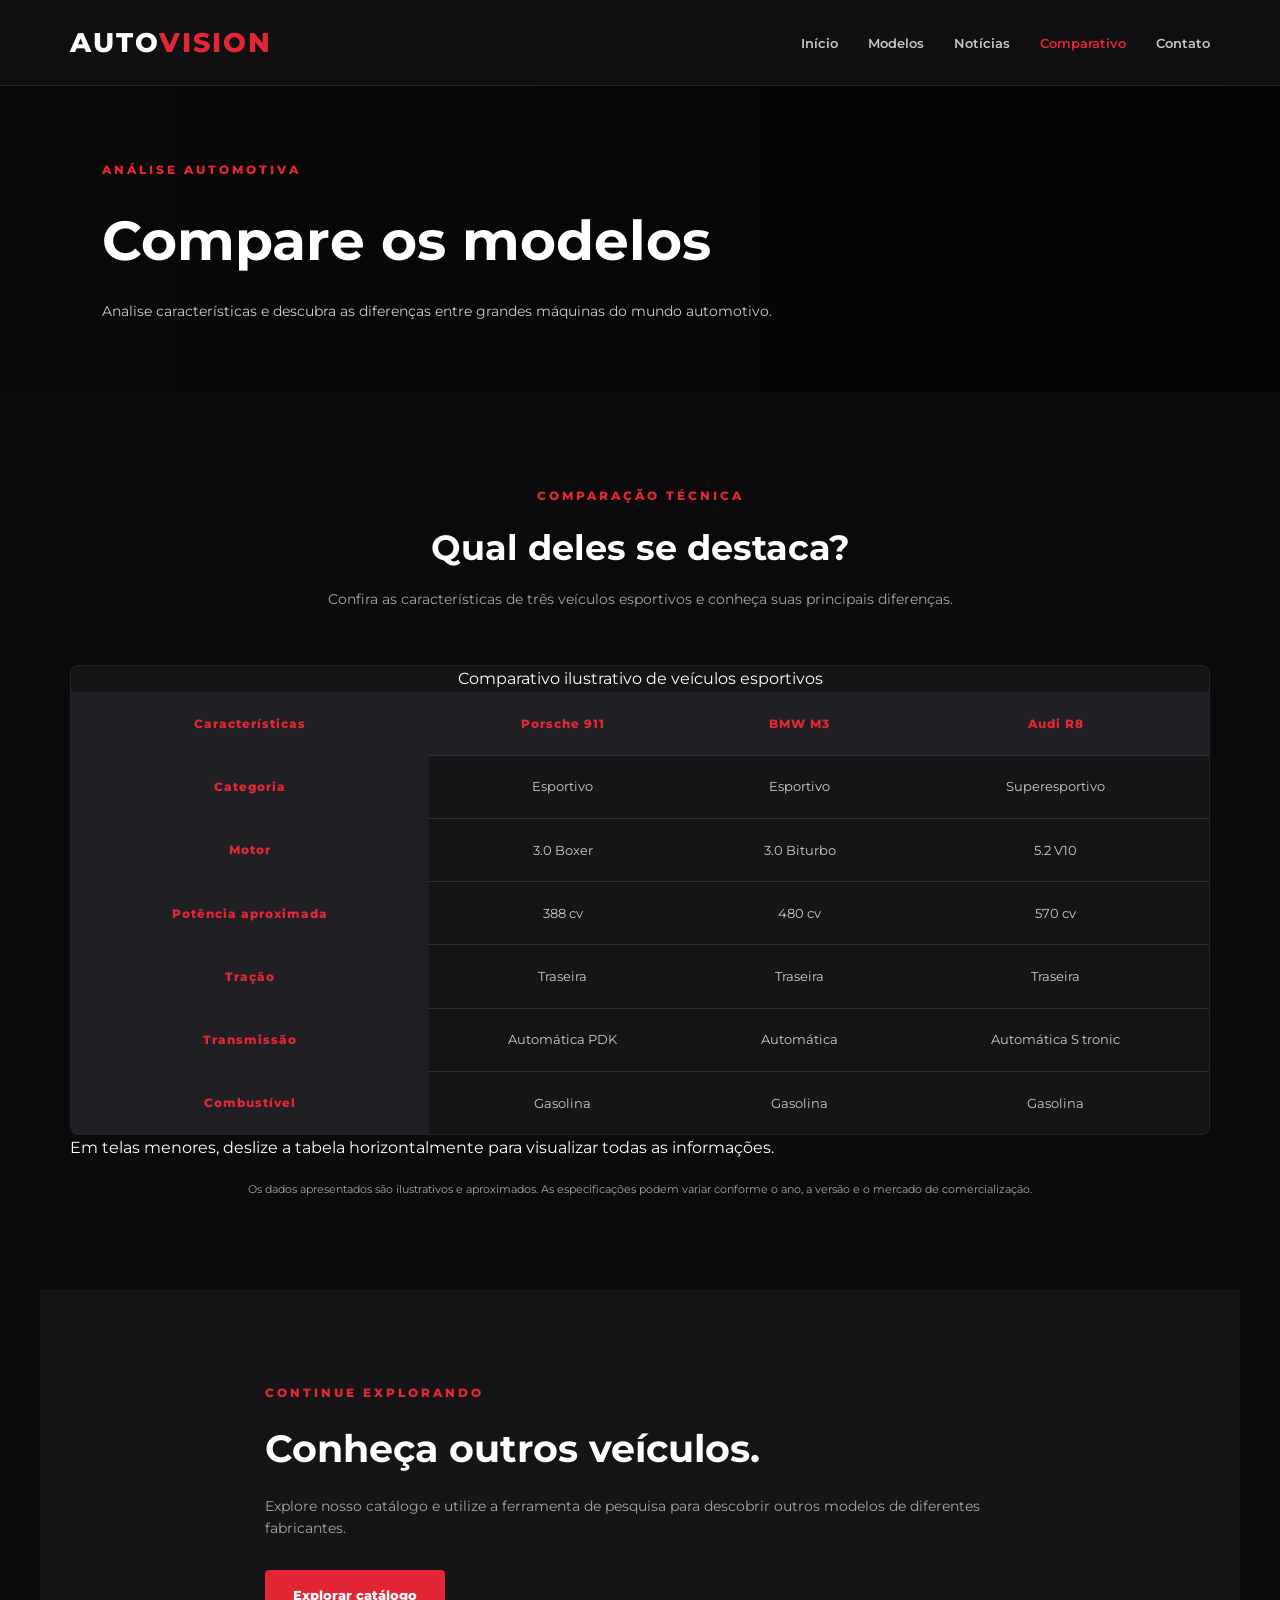
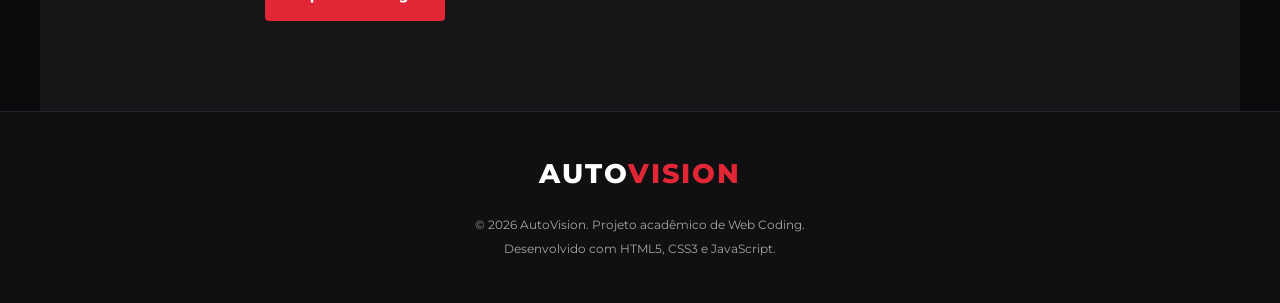
==== pages/comparativo.html @ 1fe7f8c3 "refactor: organiza estrutura do projeto e aprimora paginas HTML" ====
<!DOCTYPE html>
<html lang="pt-BR">

<head>
    <meta charset="UTF-8">
    <meta name="viewport" content="width=device-width, initial-scale=1.0">
    <meta name="description"
        content="Compare motores, potência, transmissão e características técnicas de veículos esportivos na AutoVision.">

    <title>Comparativo | AutoVision</title>

    <!-- Folha de estilos externa -->
    <link rel="stylesheet" href="../css/style.css">

    <!-- JavaScript -->
    <script src="../js/script.js" defer></script>
</head>

<body>

    <!-- CABEÇALHO E NAVEGAÇÃO -->
    <header class="header">

        <div class="header__container">

            <a href="../index.html"
                class="header__logo"
                aria-label="AutoVision - Página inicial">
                AUTO<span>VISION</span>
            </a>

            <nav class="nav" aria-label="Menu principal">

                <ul class="nav__list">

                    <li class="nav__item">
                        <a class="nav__link" href="../index.html">
                            Início
                        </a>
                    </li>

                    <li class="nav__item">
                        <a class="nav__link" href="modelos.html">
                            Modelos
                        </a>
                    </li>

                    <li class="nav__item">
                        <a class="nav__link" href="noticias.html">
                            Notícias
                        </a>
                    </li>

                    <li class="nav__item">
                        <a class="nav__link nav__link--active"
                            href="comparativo.html"
                            aria-current="page">
                            Comparativo
                        </a>
                    </li>

                    <li class="nav__item">
                        <a class="nav__link" href="contato.html">
                            Contato
                        </a>
                    </li>

                </ul>

            </nav>

        </div>

    </header>

    <!-- CONTEÚDO PRINCIPAL -->
    <main>

        <!-- BANNER DA PÁGINA -->
        <section class="page-banner">

            <div class="page-banner__content">

                <span class="page-banner__tag">
                    ANÁLISE AUTOMOTIVA
                </span>

                <h1 class="page-banner__title">
                    Compare os modelos
                </h1>

                <p class="page-banner__description">
                    Analise características e descubra as diferenças
                    entre grandes máquinas do mundo automotivo.
                </p>

            </div>

        </section>

        <!-- COMPARAÇÃO TÉCNICA -->
        <section class="models" aria-labelledby="comparisonTitle">

            <div class="section-heading">

                <span class="section-heading__tag">
                    COMPARAÇÃO TÉCNICA
                </span>

                <h2 class="section-heading__title" id="comparisonTitle">
                    Qual deles se destaca?
                </h2>

                <p class="section-heading__description">
                    Confira as características de três veículos
                    esportivos e conheça suas principais diferenças.
                </p>

            </div>

            <div class="comparison">

                <div class="comparison__container">

                    <!-- Contêiner responsivo da tabela -->
                    <div
                        class="comparison__table-wrapper"
                        role="region"
                        aria-label="Tabela comparativa de veículos"
                        tabindex="0">

                        <!-- Tabela semântica -->
                        <table
                            class="comparison__table"
                            aria-describedby="comparisonNote">

                            <caption class="comparison__caption">
                                Comparativo ilustrativo de veículos esportivos
                            </caption>

                            <thead>

                                <tr>
                                    <th scope="col">Características</th>
                                    <th scope="col">Porsche 911</th>
                                    <th scope="col">BMW M3</th>
                                    <th scope="col">Audi R8</th>
                                </tr>

                            </thead>

                            <tbody>

                                <tr>
                                    <th scope="row">Categoria</th>
                                    <td>Esportivo</td>
                                    <td>Esportivo</td>
                                    <td>Superesportivo</td>
                                </tr>

                                <tr>
                                    <th scope="row">Motor</th>
                                    <td>3.0 Boxer</td>
                                    <td>3.0 Biturbo</td>
                                    <td>5.2 V10</td>
                                </tr>

                                <tr>
                                    <th scope="row">Potência aproximada</th>
                                    <td>388 cv</td>
                                    <td>480 cv</td>
                                    <td>570 cv</td>
                                </tr>

                                <tr>
                                    <th scope="row">Tração</th>
                                    <td>Traseira</td>
                                    <td>Traseira</td>
                                    <td>Traseira</td>
                                </tr>

                                <tr>
                                    <th scope="row">Transmissão</th>
                                    <td>Automática PDK</td>
                                    <td>Automática</td>
                                    <td>Automática S tronic</td>
                                </tr>

                                <tr>
                                    <th scope="row">Combustível</th>
                                    <td>Gasolina</td>
                                    <td>Gasolina</td>
                                    <td>Gasolina</td>
                                </tr>

                            </tbody>

                        </table>

                    </div>

                    <!-- Orientação para dispositivos móveis -->
                    <p class="comparison__hint">
                        Em telas menores, deslize a tabela horizontalmente
                        para visualizar todas as informações.
                    </p>

                    <!-- Observação sobre os dados -->
                    <p class="comparison__note" id="comparisonNote">
                        Os dados apresentados são ilustrativos e aproximados.
                        As especificações podem variar conforme o ano,
                        a versão e o mercado de comercialização.
                    </p>

                </div>

            </div>

        </section>

        <!-- CHAMADA PARA O CATÁLOGO -->
        <section class="about">

            <div class="about__content">

                <span class="about__tag">
                    CONTINUE EXPLORANDO
                </span>

                <h2 class="about__title">
                    Conheça outros veículos.
                </h2>

                <p class="about__description">
                    Explore nosso catálogo e utilize a ferramenta
                    de pesquisa para descobrir outros modelos
                    de diferentes fabricantes.
                </p>

                <a href="modelos.html" class="about__button">
                    Explorar catálogo
                </a>

            </div>

        </section>

    </main>

    <!-- RODAPÉ -->
    <footer class="footer">

        <div class="footer__container">

            <a href="../index.html"
                class="footer__logo"
                aria-label="AutoVision - Página inicial">
                AUTO<span>VISION</span>
            </a>

            <p class="footer__text">
                © 2026 AutoVision. Projeto acadêmico de Web Coding.
            </p>

            <p class="footer__credits">
                Desenvolvido com HTML5, CSS3 e JavaScript.
            </p>

        </div>

    </footer>

</body>

</html>
---- css/style.css ----
/* =========================================
   AUTOVISION - ESTILIZAÇÃO GERAL
========================================= */

@import url('https://fonts.googleapis.com/css2?family=Montserrat:wght@400;500;600;700;800&display=swap');

:root {
    --cor-fundo: #0b0b0d;
    --cor-superficie: #151518;
    --cor-vermelha: #e32636;
    --cor-texto: #ffffff;
    --cor-secundaria: #a5a5a5;
}

/* RESET */

* {
    margin: 0;
    padding: 0;
    box-sizing: border-box;
}

html {
    scroll-behavior: smooth;
}

body {
    font-family: 'Montserrat', sans-serif;
    background-color: var(--cor-fundo);
    color: var(--cor-texto);
    line-height: 1.6;
}

a {
    text-decoration: none;
    color: inherit;
}

img {
    max-width: 100%;
    display: block;
}

/* =========================================
   CABEÇALHO - FLEXBOX
========================================= */

.header {
    width: 100%;
    background-color: #101012;
    border-bottom: 1px solid #252529;
}

.header__container {
    max-width: 1200px;
    min-height: 85px;
    margin: auto;
    padding: 0 30px;

    display: flex;
    flex-direction: row;
    justify-content: space-between;
    align-items: center;
    flex-wrap: wrap;
    gap: 20px;
}

.header__logo,
.footer__logo {
    font-size: 27px;
    font-weight: 800;
    letter-spacing: 2px;
}

.header__logo span,
.footer__logo span {
    color: var(--cor-vermelha);
}

.nav__list {
    list-style: none;

    display: flex;
    flex-direction: row;
    justify-content: center;
    align-items: center;
    flex-wrap: wrap;
    gap: 30px;
}

.nav__link {
    color: #c7c7c7;
    font-size: 13px;
    font-weight: 600;
    transition: color 0.3s;
}

.nav__link:hover,
.nav__link--active {
    color: var(--cor-vermelha);
}

.nav__link:focus-visible,
a:focus-visible {
    outline: 2px solid var(--cor-vermelha);
    outline-offset: 4px;
}

/* =========================================
   BANNER PRINCIPAL
========================================= */

.hero {
    min-height: 600px;
    padding: 100px 8%;

    display: flex;
    flex-direction: column;
    justify-content: center;
    align-items: flex-start;

    background:
        linear-gradient(90deg, rgba(0,0,0,0.95), rgba(0,0,0,0.25)),
        url('https://images.unsplash.com/photo-1503376780353-7e6692767b70')
        center/cover no-repeat;
}

.hero__content {
    max-width: 650px;
}

.hero__tag,
.section-heading__tag,
.about__tag {
    color: var(--cor-vermelha);
    font-size: 12px;
    font-weight: 800;
    letter-spacing: 3px;
}

.hero__title {
    margin: 20px 0;
    font-size: clamp(38px, 6vw, 72px);
    line-height: 1.1;
    font-weight: 800;
}

.hero__title span {
    display: block;
    color: var(--cor-vermelha);
}

.hero__description {
    max-width: 530px;
    margin-bottom: 35px;
    color: #cccccc;
    font-size: 15px;
}

.hero__button,
.about__button {
    display: inline-block;
    padding: 15px 28px;
    background-color: var(--cor-vermelha);
    border-radius: 4px;
    font-size: 13px;
    font-weight: 800;
    transition: 0.3s;
}

.hero__button:hover,
.about__button:hover {
    background-color: #b81728;
    transform: translateY(-3px);
}

/* =========================================
   TÍTULOS DAS SEÇÕES
========================================= */

.section-heading {
    text-align: center;
    margin-bottom: 55px;
}

.section-heading__title {
    font-size: 35px;
    margin: 12px 0;
}

.section-heading__description {
    color: var(--cor-secundaria);
    font-size: 14px;
}

/* =========================================
   CARROS EM DESTAQUE - CSS GRID
========================================= */

.featured {
    max-width: 1200px;
    margin: auto;
    padding: 100px 30px;
}

.featured__grid {
    display: grid;
    grid-template-columns: repeat(auto-fit, minmax(260px, 1fr));
    grid-template-areas: "card card card";
    gap: 30px;
}

.card {
    background-color: var(--cor-superficie);
    border: 1px solid #252529;
    border-radius: 8px;
    overflow: hidden;
    transition: transform 0.3s, border-color 0.3s;
}

.card:hover {
    transform: translateY(-8px);
    border-color: var(--cor-vermelha);
}

.card__image {
    width: 100%;
    height: 220px;
    object-fit: cover;
}

.card__content {
    padding: 25px;
}

.card__category {
    color: var(--cor-vermelha);
    font-size: 10px;
    font-weight: 800;
    letter-spacing: 2px;
}

.card__title {
    font-size: 21px;
    margin: 12px 0;
}

.card__description {
    color: var(--cor-secundaria);
    font-size: 13px;
    margin-bottom: 20px;
}

.card__link {
    color: var(--cor-vermelha);
    font-size: 12px;
    font-weight: 800;
}

/* =========================================
   SOBRE A AUTOVISION - FLEXBOX
========================================= */

.about {
    min-height: 400px;
    padding: 90px 10%;
    background-color: #151518;

    display: flex;
    flex-direction: row;
    justify-content: center;
    align-items: center;
    flex-wrap: wrap;
    gap: 40px;
}

.about__content {
    max-width: 750px;
}

.about__title {
    font-size: 38px;
    margin: 15px 0;
}

.about__description {
    color: var(--cor-secundaria);
    font-size: 14px;
    margin-bottom: 30px;
}

/* =========================================
   RODAPÉ
========================================= */

.footer {
    padding: 40px 25px;
    border-top: 1px solid #252529;
    background-color: #101012;
    text-align: center;
}

.footer__logo {
    display: inline-block;
    margin-bottom: 15px;
}

.footer__text,
.footer__credits {
    color: var(--cor-secundaria);
    font-size: 12px;
    margin: 5px 0;
}

/* =========================================
   RESPONSIVIDADE
========================================= */

/* TABLETS - ATÉ 768PX */

@media screen and (max-width: 768px) {

    .header__container {
        justify-content: center;
        padding: 20px;
    }

    .nav__list {
        gap: 18px;
    }

    .hero {
        min-height: 500px;
        padding: 70px 7%;
    }

    .featured {
        padding: 70px 20px;
    }

    .featured__grid {
        grid-template-columns: repeat(2, minmax(0, 1fr));
        grid-template-areas:
            "card card"
            "card card";
    }

    .about {
        text-align: center;
    }
}

/* CELULARES - ATÉ 480PX */

@media screen and (max-width: 480px) {

    .header__logo {
        font-size: 23px;
    }

    .nav__list {
        gap: 12px;
    }

    .nav__link {
        font-size: 11px;
    }

    .hero {
        min-height: 470px;
        padding: 60px 22px;
    }

    .hero__title {
        font-size: 40px;
    }

    .hero__description {
        font-size: 13px;
    }

    .featured {
        padding: 60px 18px;
    }

    .section-heading__title {
        font-size: 27px;
    }

    .featured__grid {
        grid-template-columns: 1fr;
        grid-template-areas:
            "card"
            "card"
            "card";
    }

    .card__image {
        height: 200px;
    }

    .about {
        padding: 65px 22px;
    }

    .about__title {
        font-size: 28px;
    }
}

/* TELAS GRANDES - ACIMA DE 768PX */

@media screen and (min-width: 769px) {

    .featured__grid {
        grid-template-columns: repeat(3, minmax(0, 1fr));
        grid-template-areas: "card card card";
    }
}

/* =========================================
   PÁGINA DE MODELOS
========================================= */

.page-banner {
    min-height: 300px;
    padding: 70px 8%;
    background:
        linear-gradient(90deg, #090909, rgba(0,0,0,0.65)),
        url('https://images.unsplash.com/photo-1492144534655-ae79c964c9d7')
        center/cover no-repeat;

    display: flex;
    flex-direction: column;
    justify-content: center;
    align-items: flex-start;
}

.page-banner__content {
    max-width: 700px;
}

.page-banner__tag {
    color: var(--cor-vermelha);
    font-size: 12px;
    font-weight: 800;
    letter-spacing: 3px;
}

.page-banner__title {
    font-size: clamp(35px, 5vw, 55px);
    margin: 15px 0;
}

.page-banner__description {
    color: #cccccc;
    font-size: 14px;
}

.models {
    max-width: 1250px;
    margin: auto;
    padding: 90px 30px;
}

.models__grid {
    display: grid;
    grid-template-columns: repeat(3, minmax(0, 1fr));
    grid-template-areas:
        "carro1 carro2 carro3"
        "carro4 carro5 carro6";
    gap: 30px;
}

.models__grid .card:nth-child(1) {
    grid-area: carro1;
}

.models__grid .card:nth-child(2) {
    grid-area: carro2;
}

.models__grid .card:nth-child(3) {
    grid-area: carro3;
}

.models__grid .card:nth-child(4) {
    grid-area: carro4;
}

.models__grid .card:nth-child(5) {
    grid-area: carro5;
}

.models__grid .card:nth-child(6) {
    grid-area: carro6;
}

/* RESPONSIVIDADE DA PÁGINA DE MODELOS */

@media screen and (max-width: 768px) {

    .models__grid {
        grid-template-columns: repeat(2, minmax(0, 1fr));
        grid-template-areas:
            "carro1 carro2"
            "carro3 carro4"
            "carro5 carro6";
    }

}

@media screen and (max-width: 480px) {

    .page-banner {
        min-height: 250px;
        padding: 50px 22px;
    }

    .models {
        padding: 60px 18px;
    }

    .models__grid {
        grid-template-columns: 1fr;
        grid-template-areas:
            "carro1"
            "carro2"
            "carro3"
            "carro4"
            "carro5"
            "carro6";
    }

}

/* CORREÇÃO RESPONSIVA GERAL */

* {
    box-sizing: border-box;
}

html, body {
    width: 100%;
    max-width: 100%;
    overflow-x: hidden;
}

img {
    max-width: 100%;
    height: auto;
}

.header__container,
.featured,
.models,
.about,
.footer__container {
    width: 100%;
    max-width: 1200px;
    margin-left: auto;
    margin-right: auto;
}

/* TABLET */
@media screen and (max-width: 768px) {

    .header__container {
        flex-direction: column;
        padding: 20px;
    }

    .nav__list {
        justify-content: center;
        flex-wrap: wrap;
    }

    .models__grid,
    .featured__grid {
        grid-template-columns: repeat(2, minmax(0, 1fr));
    }

    .hero {
        padding: 60px 25px;
    }
}

/* CELULAR */
@media screen and (max-width: 480px) {

    .header__container {
        padding: 15px;
    }

    .nav {
        width: 100%;
    }

    .nav__list {
        gap: 10px;
    }

    .models__grid,
    .featured__grid {
        grid-template-columns: minmax(0, 1fr);
    }

    .hero {
        min-height: 450px;
        padding: 45px 20px;
    }

    .hero__title {
        font-size: 36px;
    }

    .card__image {
        width: 100%;
        height: 200px;
        object-fit: cover;
    }
}

/* =========================================
   PÁGINA COMPARATIVO
========================================= */

.comparison__container {
    width: 100%;
    margin: 40px auto 0;
}

.comparison__table-wrapper {
    width: 100%;
    overflow-x: auto;
    border: 1px solid #252529;
    border-radius: 8px;
    background-color: var(--cor-superficie);
}

.comparison__table {
    width: 100%;
    min-width: 650px;
    border-collapse: collapse;
    text-align: center;
}

.comparison__table th {
    background-color: #202024;
    color: var(--cor-vermelha);
    padding: 22px 15px;
    font-size: 12px;
    font-weight: 800;
    letter-spacing: 1px;
}

.comparison__table td {
    padding: 20px 15px;
    border-top: 1px solid #303035;
    color: #cccccc;
    font-size: 13px;
}

.comparison__table tbody tr {
    transition: background-color 0.3s;
}

.comparison__table tbody tr:hover {
    background-color: #252529;
}

.comparison__table tbody td:first-child {
    color: #ffffff;
    font-weight: 700;
    text-align: left;
}

.comparison__note {
    margin-top: 20px;
    color: var(--cor-secundaria);
    font-size: 11px;
    text-align: center;
}

/* RESPONSIVIDADE DO COMPARATIVO */

@media screen and (max-width: 768px) {

    .comparison__container {
        margin-top: 30px;
    }

    .comparison__table th,
    .comparison__table td {
        padding: 16px 12px;
        font-size: 11px;
    }

}

@media screen and (max-width: 480px) {

    .comparison__table {
        min-width: 600px;
    }

    .comparison__note {
        font-size: 10px;
        text-align: left;
    }

}

/* =========================================
   PÁGINA DE CONTATO
========================================= */

.contact {
    max-width: 1000px;
    width: 100%;
    margin: auto;
    padding: 90px 30px;
}

.contact__container {
    max-width: 700px;
    margin: auto;
    padding: 40px;
    background-color: var(--cor-superficie);
    border: 1px solid #252529;
    border-radius: 10px;
}

.contact__form {
    display: flex;
    flex-direction: column;
    gap: 22px;
}

.contact__field {
    display: flex;
    flex-direction: column;
    gap: 9px;
}

.contact__field label {
    color: #ffffff;
    font-size: 13px;
    font-weight: 700;
}

.contact__field input,
.contact__field select,
.contact__field textarea {
    width: 100%;
    padding: 15px;
    background-color: #0b0b0d;
    border: 1px solid #353539;
    border-radius: 5px;
    color: #ffffff;
    font-family: inherit;
    font-size: 13px;
    outline: none;
    transition: border-color 0.3s;
}

.contact__field input:focus,
.contact__field select:focus,
.contact__field textarea:focus {
    border-color: var(--cor-vermelha);
}

.contact__field textarea {
    resize: vertical;
    min-height: 150px;
}

.contact__field input::placeholder,
.contact__field textarea::placeholder {
    color: #777777;
}

.contact__field select {
    cursor: pointer;
}

.contact__button {
    padding: 16px;
    background-color: var(--cor-vermelha);
    border: none;
    border-radius: 5px;
    color: #ffffff;
    font-family: inherit;
    font-size: 13px;
    font-weight: 800;
    cursor: pointer;
    transition: 0.3s;
}

.contact__button:hover {
    background-color: #b81728;
    transform: translateY(-2px);
}

.contact__feedback {
    color: var(--cor-secundaria);
    font-size: 12px;
    text-align: center;
}

/* RESPONSIVIDADE DO CONTATO */

@media screen and (max-width: 768px) {

    .contact {
        padding: 65px 20px;
    }

    .contact__container {
        padding: 30px;
    }

}

@media screen and (max-width: 480px) {

    .contact {
        padding: 50px 18px;
    }

    .contact__container {
        padding: 22px 17px;
    }

    .contact__field input,
    .contact__field select,
    .contact__field textarea {
        padding: 13px;
    }

    .contact__button {
        width: 100%;
    }

}
/* =========================================
   CONSULTA DE MODELOS PELA API
========================================= */

.api-search {
    max-width: 1000px;
    width: 100%;
    margin: auto;
    padding: 70px 30px;
}

.api-search__container {
    max-width: 700px;
    margin: auto;
    padding: 35px;
    background-color: var(--cor-superficie);
    border: 1px solid #252529;
    border-radius: 10px;
}

.api-search__form {
    display: flex;
    flex-direction: column;
    gap: 20px;
}

.api-search__field {
    display: flex;
    flex-direction: column;
    gap: 10px;
}

.api-search__field label {
    color: var(--cor-texto);
    font-size: 13px;
    font-weight: 700;
}

.api-search__field input {
    width: 100%;
    padding: 15px;
    background-color: var(--cor-fundo);
    border: 1px solid #353539;
    border-radius: 5px;
    color: var(--cor-texto);
    font-family: inherit;
    font-size: 13px;
    outline: none;
}

.api-search__field input:focus {
    border-color: var(--cor-vermelha);
}

.api-search__button {
    padding: 16px;
    background-color: var(--cor-vermelha);
    border: none;
    border-radius: 5px;
    color: #ffffff;
    font-family: inherit;
    font-size: 13px;
    font-weight: 800;
    cursor: pointer;
    transition: 0.3s;
}

.api-search__button:hover {
    background-color: #b81728;
    transform: translateY(-2px);
}

.api-search__status {
    margin-top: 22px;
    color: var(--cor-secundaria);
    font-size: 13px;
    text-align: center;
}

.api-search__results {
    margin-top: 20px;
    padding-left: 20px;
    color: var(--cor-texto);
    font-size: 13px;
    line-height: 2;
}

.api-search__disclaimer {
    margin-top: 25px;
    color: var(--cor-secundaria);
    font-size: 11px;
    line-height: 1.6;
    text-align: center;
}

@media screen and (max-width: 768px) {
    .api-search {
        padding: 50px 20px;
    }

    .api-search__container {
        padding: 25px;
    }
}

@media screen and (max-width: 480px) {
    .api-search {
        padding: 40px 18px;
    }

    .api-search__container {
        padding: 20px 16px;
    }

    .api-search__button {
        width: 100%;
    }
}
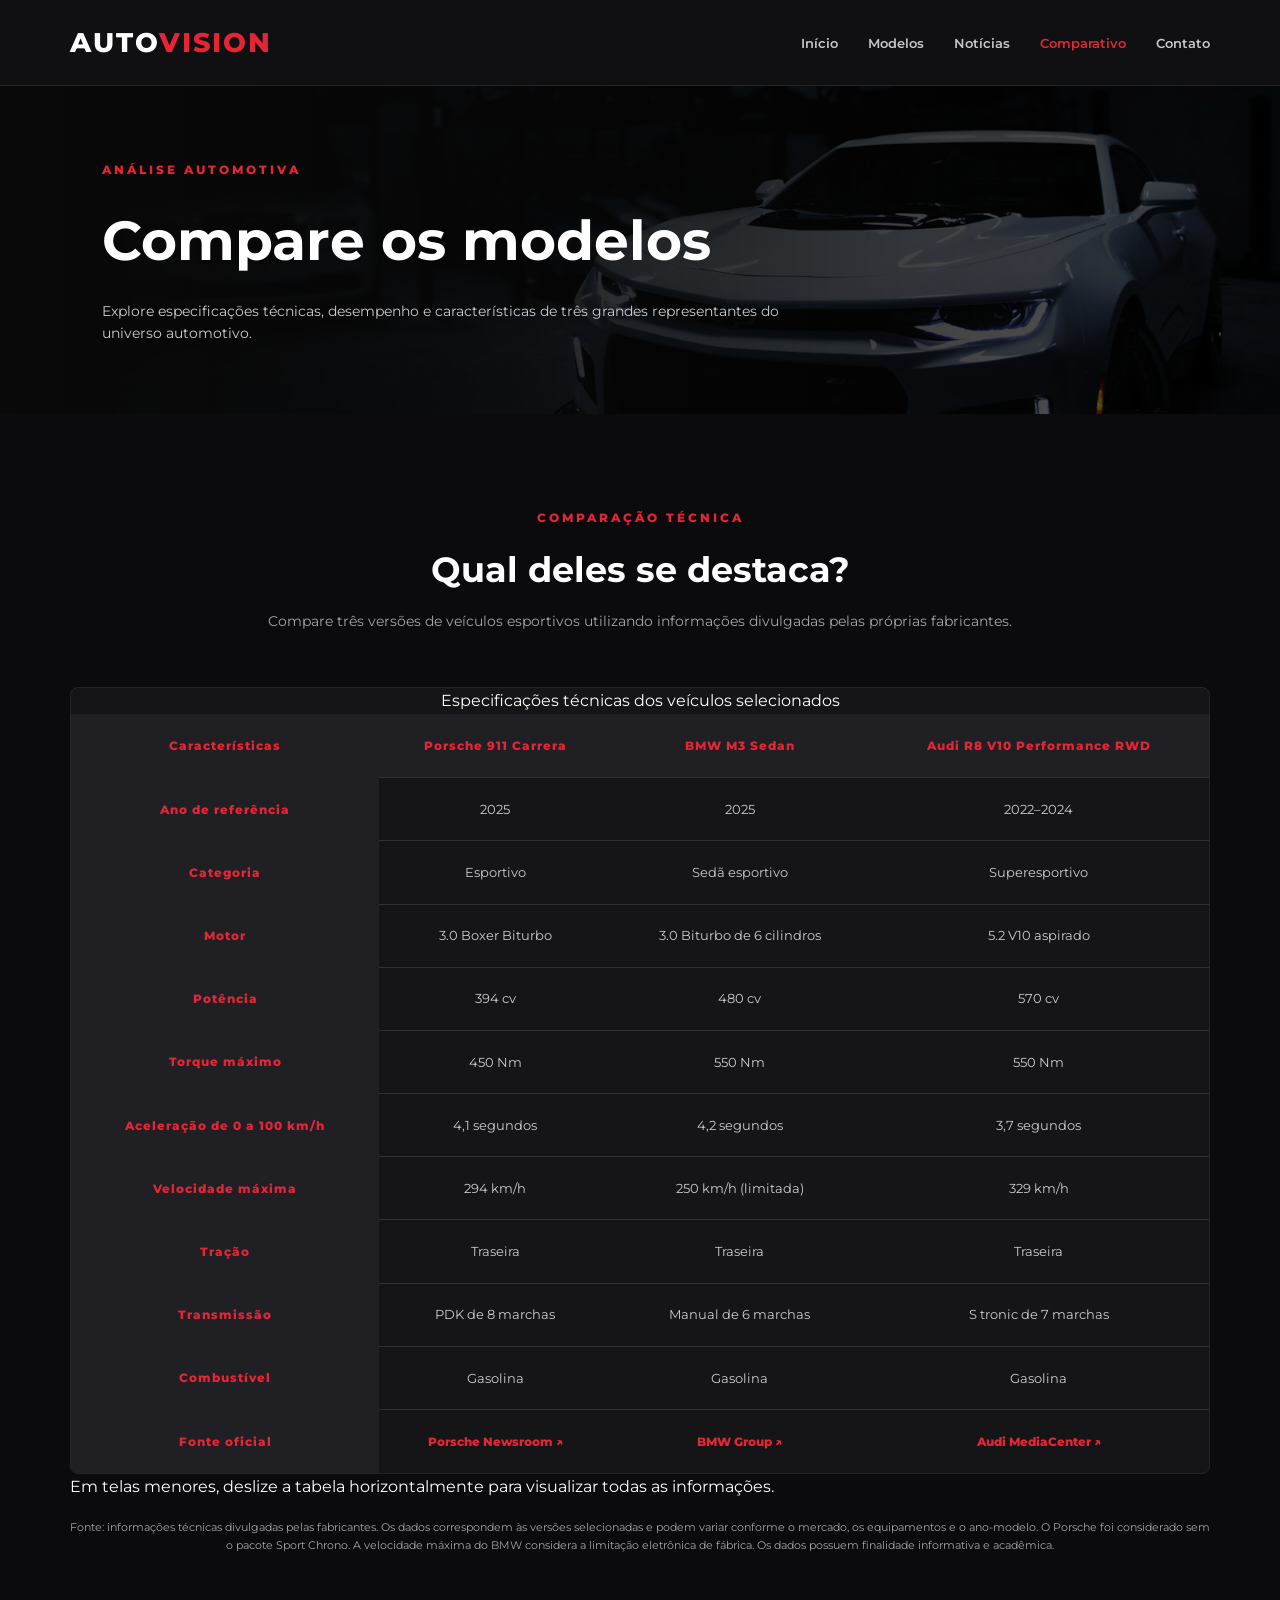
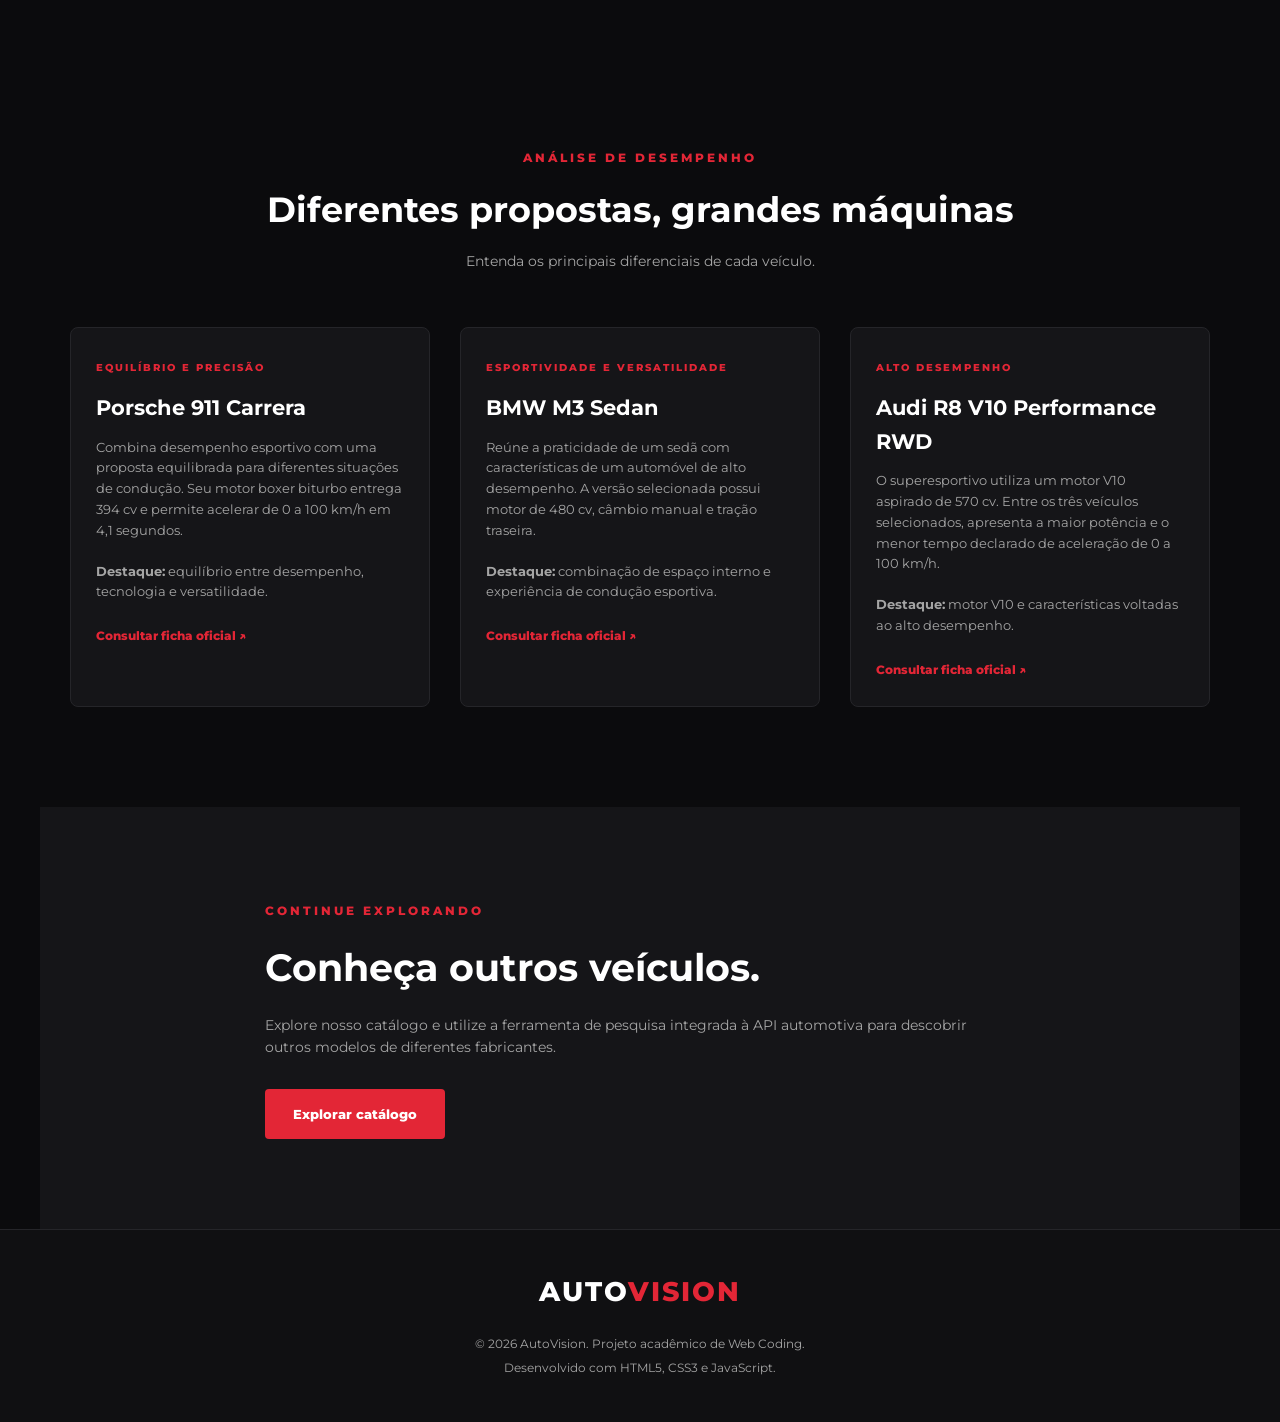
==== commit 2d8976e7: "feat: aprimora comparativo de veiculos com dados tecnicos e fontes oficiais" ====
--- a/pages/comparativo.html
+++ b/pages/comparativo.html
@@ -1,12 +1,12 @@
-
 <!DOCTYPE html>
 <html lang="pt-BR">
 
 <head>
     <meta charset="UTF-8">
     <meta name="viewport" content="width=device-width, initial-scale=1.0">
+
     <meta name="description"
-        content="Compare motores, potência, transmissão e características técnicas de veículos esportivos na AutoVision.">
+        content="Compare potência, torque, aceleração, velocidade máxima e especificações técnicas de veículos esportivos na AutoVision.">
 
     <title>Comparativo | AutoVision</title>
 
@@ -53,7 +53,8 @@
                     </li>
 
                     <li class="nav__item">
-                        <a class="nav__link nav__link--active"
+                        <a
+                            class="nav__link nav__link--active"
                             href="comparativo.html"
                             aria-current="page">
                             Comparativo
@@ -91,8 +92,9 @@
                 </h1>
 
                 <p class="page-banner__description">
-                    Analise características e descubra as diferenças
-                    entre grandes máquinas do mundo automotivo.
+                    Explore especificações técnicas, desempenho
+                    e características de três grandes representantes
+                    do universo automotivo.
                 </p>
 
             </div>
@@ -113,8 +115,9 @@
                 </h2>
 
                 <p class="section-heading__description">
-                    Confira as características de três veículos
-                    esportivos e conheça suas principais diferenças.
+                    Compare três versões de veículos esportivos
+                    utilizando informações divulgadas pelas
+                    próprias fabricantes.
                 </p>
 
             </div>
@@ -136,41 +139,69 @@
                             aria-describedby="comparisonNote">
 
                             <caption class="comparison__caption">
-                                Comparativo ilustrativo de veículos esportivos
+                                Especificações técnicas dos veículos selecionados
                             </caption>
 
                             <thead>
 
                                 <tr>
                                     <th scope="col">Características</th>
-                                    <th scope="col">Porsche 911</th>
-                                    <th scope="col">BMW M3</th>
-                                    <th scope="col">Audi R8</th>
+                                    <th scope="col">Porsche 911 Carrera</th>
+                                    <th scope="col">BMW M3 Sedan</th>
+                                    <th scope="col">Audi R8 V10 Performance RWD</th>
                                 </tr>
 
                             </thead>
 
                             <tbody>
+
+                                <tr>
+                                    <th scope="row">Ano de referência</th>
+                                    <td>2025</td>
+                                    <td>2025</td>
+                                    <td>2022–2024</td>
+                                </tr>
 
                                 <tr>
                                     <th scope="row">Categoria</th>
                                     <td>Esportivo</td>
-                                    <td>Esportivo</td>
+                                    <td>Sedã esportivo</td>
                                     <td>Superesportivo</td>
                                 </tr>
 
                                 <tr>
                                     <th scope="row">Motor</th>
-                                    <td>3.0 Boxer</td>
-                                    <td>3.0 Biturbo</td>
-                                    <td>5.2 V10</td>
-                                </tr>
-
-                                <tr>
-                                    <th scope="row">Potência aproximada</th>
-                                    <td>388 cv</td>
+                                    <td>3.0 Boxer Biturbo</td>
+                                    <td>3.0 Biturbo de 6 cilindros</td>
+                                    <td>5.2 V10 aspirado</td>
+                                </tr>
+
+                                <tr>
+                                    <th scope="row">Potência</th>
+                                    <td>394 cv</td>
                                     <td>480 cv</td>
                                     <td>570 cv</td>
+                                </tr>
+
+                                <tr>
+                                    <th scope="row">Torque máximo</th>
+                                    <td>450 Nm</td>
+                                    <td>550 Nm</td>
+                                    <td>550 Nm</td>
+                                </tr>
+
+                                <tr>
+                                    <th scope="row">Aceleração de 0 a 100 km/h</th>
+                                    <td>4,1 segundos</td>
+                                    <td>4,2 segundos</td>
+                                    <td>3,7 segundos</td>
+                                </tr>
+
+                                <tr>
+                                    <th scope="row">Velocidade máxima</th>
+                                    <td>294 km/h</td>
+                                    <td>250 km/h (limitada)</td>
+                                    <td>329 km/h</td>
                                 </tr>
 
                                 <tr>
@@ -182,9 +213,9 @@
 
                                 <tr>
                                     <th scope="row">Transmissão</th>
-                                    <td>Automática PDK</td>
-                                    <td>Automática</td>
-                                    <td>Automática S tronic</td>
+                                    <td>PDK de 8 marchas</td>
+                                    <td>Manual de 6 marchas</td>
+                                    <td>S tronic de 7 marchas</td>
                                 </tr>
 
                                 <tr>
@@ -192,6 +223,45 @@
                                     <td>Gasolina</td>
                                     <td>Gasolina</td>
                                     <td>Gasolina</td>
+                                </tr>
+
+                                <tr>
+
+                                    <th scope="row">Fonte oficial</th>
+
+                                    <td>
+                                        <a
+                                            class="card__link"
+                                            href="https://newsroom.porsche.com/en/press-kits/911/Drive-technology--Porsche-911-Carrera.html"
+                                            target="_blank"
+                                            rel="noopener noreferrer"
+                                            aria-label="Consultar especificações oficiais da Porsche em nova aba">
+                                            Porsche Newsroom ↗
+                                        </a>
+                                    </td>
+
+                                    <td>
+                                        <a
+                                            class="card__link"
+                                            href="https://www.press.bmwgroup.com/global/article/detail/T0442275EN/the-new-bmw-m3-sedan-the-new-bmw-m3-touring"
+                                            target="_blank"
+                                            rel="noopener noreferrer"
+                                            aria-label="Consultar especificações oficiais da BMW em nova aba">
+                                            BMW Group ↗
+                                        </a>
+                                    </td>
+
+                                    <td>
+                                        <a
+                                            class="card__link"
+                                            href="https://www.audi-mediacenter.com/en/the-sheer-joy-of-driving-redefined-audi-r8-v10-performance-rwd-until-2024-14405/the-engine-legendary-ten-cylinder-on-the-road-and-the-racetrack-14408"
+                                            target="_blank"
+                                            rel="noopener noreferrer"
+                                            aria-label="Consultar especificações oficiais da Audi em nova aba">
+                                            Audi MediaCenter ↗
+                                        </a>
+                                    </td>
+
                                 </tr>
 
                             </tbody>
@@ -206,14 +276,157 @@
                         para visualizar todas as informações.
                     </p>
 
-                    <!-- Observação sobre os dados -->
+                    <!-- Observações sobre os dados -->
                     <p class="comparison__note" id="comparisonNote">
-                        Os dados apresentados são ilustrativos e aproximados.
-                        As especificações podem variar conforme o ano,
-                        a versão e o mercado de comercialização.
+                        Fonte: informações técnicas divulgadas pelas fabricantes.
+                        Os dados correspondem às versões selecionadas e podem
+                        variar conforme o mercado, os equipamentos e o ano-modelo.
+                        O Porsche foi considerado sem o pacote Sport Chrono.
+                        A velocidade máxima do BMW considera a limitação
+                        eletrônica de fábrica.
+                        Os dados possuem finalidade informativa e acadêmica.
                     </p>
 
                 </div>
+
+            </div>
+
+        </section>
+
+        <!-- ANÁLISE DOS VEÍCULOS: CSS GRID -->
+        <section class="featured" aria-labelledby="analysisTitle">
+
+            <div class="section-heading">
+
+                <span class="section-heading__tag">
+                    ANÁLISE DE DESEMPENHO
+                </span>
+
+                <h2 class="section-heading__title" id="analysisTitle">
+                    Diferentes propostas, grandes máquinas
+                </h2>
+
+                <p class="section-heading__description">
+                    Entenda os principais diferenciais de cada veículo.
+                </p>
+
+            </div>
+
+            <div class="featured__grid">
+
+                <!-- ANÁLISE DO PORSCHE -->
+                <article class="card">
+
+                    <div class="card__content">
+
+                        <span class="card__category">
+                            EQUILÍBRIO E PRECISÃO
+                        </span>
+
+                        <h3 class="card__title">
+                            Porsche 911 Carrera
+                        </h3>
+
+                        <p class="card__description">
+                            Combina desempenho esportivo com uma proposta
+                            equilibrada para diferentes situações de condução.
+                            Seu motor boxer biturbo entrega 394 cv e permite
+                            acelerar de 0 a 100 km/h em 4,1 segundos.
+                        </p>
+
+                        <p class="card__description">
+                            <strong>Destaque:</strong>
+                            equilíbrio entre desempenho, tecnologia
+                            e versatilidade.
+                        </p>
+
+                        <a
+                            class="card__link"
+                            href="https://newsroom.porsche.com/en/press-kits/911/Drive-technology--Porsche-911-Carrera.html"
+                            target="_blank"
+                            rel="noopener noreferrer">
+                            Consultar ficha oficial ↗
+                        </a>
+
+                    </div>
+
+                </article>
+
+                <!-- ANÁLISE DO BMW -->
+                <article class="card">
+
+                    <div class="card__content">
+
+                        <span class="card__category">
+                            ESPORTIVIDADE E VERSATILIDADE
+                        </span>
+
+                        <h3 class="card__title">
+                            BMW M3 Sedan
+                        </h3>
+
+                        <p class="card__description">
+                            Reúne a praticidade de um sedã com características
+                            de um automóvel de alto desempenho. A versão
+                            selecionada possui motor de 480 cv, câmbio
+                            manual e tração traseira.
+                        </p>
+
+                        <p class="card__description">
+                            <strong>Destaque:</strong>
+                            combinação de espaço interno e experiência
+                            de condução esportiva.
+                        </p>
+
+                        <a
+                            class="card__link"
+                            href="https://www.press.bmwgroup.com/global/article/detail/T0442275EN/the-new-bmw-m3-sedan-the-new-bmw-m3-touring"
+                            target="_blank"
+                            rel="noopener noreferrer">
+                            Consultar ficha oficial ↗
+                        </a>
+
+                    </div>
+
+                </article>
+
+                <!-- ANÁLISE DO AUDI -->
+                <article class="card">
+
+                    <div class="card__content">
+
+                        <span class="card__category">
+                            ALTO DESEMPENHO
+                        </span>
+
+                        <h3 class="card__title">
+                            Audi R8 V10 Performance RWD
+                        </h3>
+
+                        <p class="card__description">
+                            O superesportivo utiliza um motor V10 aspirado
+                            de 570 cv. Entre os três veículos selecionados,
+                            apresenta a maior potência e o menor tempo
+                            declarado de aceleração de 0 a 100 km/h.
+                        </p>
+
+                        <p class="card__description">
+                            <strong>Destaque:</strong>
+                            motor V10 e características voltadas
+                            ao alto desempenho.
+                        </p>
+
+                        <a
+                            class="card__link"
+                            href="https://www.audi-mediacenter.com/en/the-sheer-joy-of-driving-redefined-audi-r8-v10-performance-rwd-until-2024-14405/the-engine-legendary-ten-cylinder-on-the-road-and-the-racetrack-14408"
+                            target="_blank"
+                            rel="noopener noreferrer">
+                            Consultar ficha oficial ↗
+                        </a>
+
+                    </div>
+
+                </article>
 
             </div>
 
@@ -234,8 +447,8 @@
 
                 <p class="about__description">
                     Explore nosso catálogo e utilize a ferramenta
-                    de pesquisa para descobrir outros modelos
-                    de diferentes fabricantes.
+                    de pesquisa integrada à API automotiva para
+                    descobrir outros modelos de diferentes fabricantes.
                 </p>
 
                 <a href="modelos.html" class="about__button">
@@ -253,7 +466,8 @@
 
         <div class="footer__container">
 
-            <a href="../index.html"
+            <a
+                href="../index.html"
                 class="footer__logo"
                 aria-label="AutoVision - Página inicial">
                 AUTO<span>VISION</span>
@@ -273,4 +487,4 @@
 
 </body>
 
-</html>
+</html>
--- a/css/style.css
+++ b/css/style.css
@@ -122,7 +122,7 @@
 
     background:
         linear-gradient(90deg, rgba(0,0,0,0.95), rgba(0,0,0,0.25)),
-        url('https://images.unsplash.com/photo-1503376780353-7e6692767b70')
+        url('../images/veiculos/porsche.jpg')
         center/cover no-repeat;
 }
 
@@ -428,7 +428,7 @@
     padding: 70px 8%;
     background:
         linear-gradient(90deg, #090909, rgba(0,0,0,0.65)),
-        url('https://images.unsplash.com/photo-1492144534655-ae79c964c9d7')
+        url('../images/veiculos/esportivo.jpg')
         center/cover no-repeat;
 
     display: flex;
